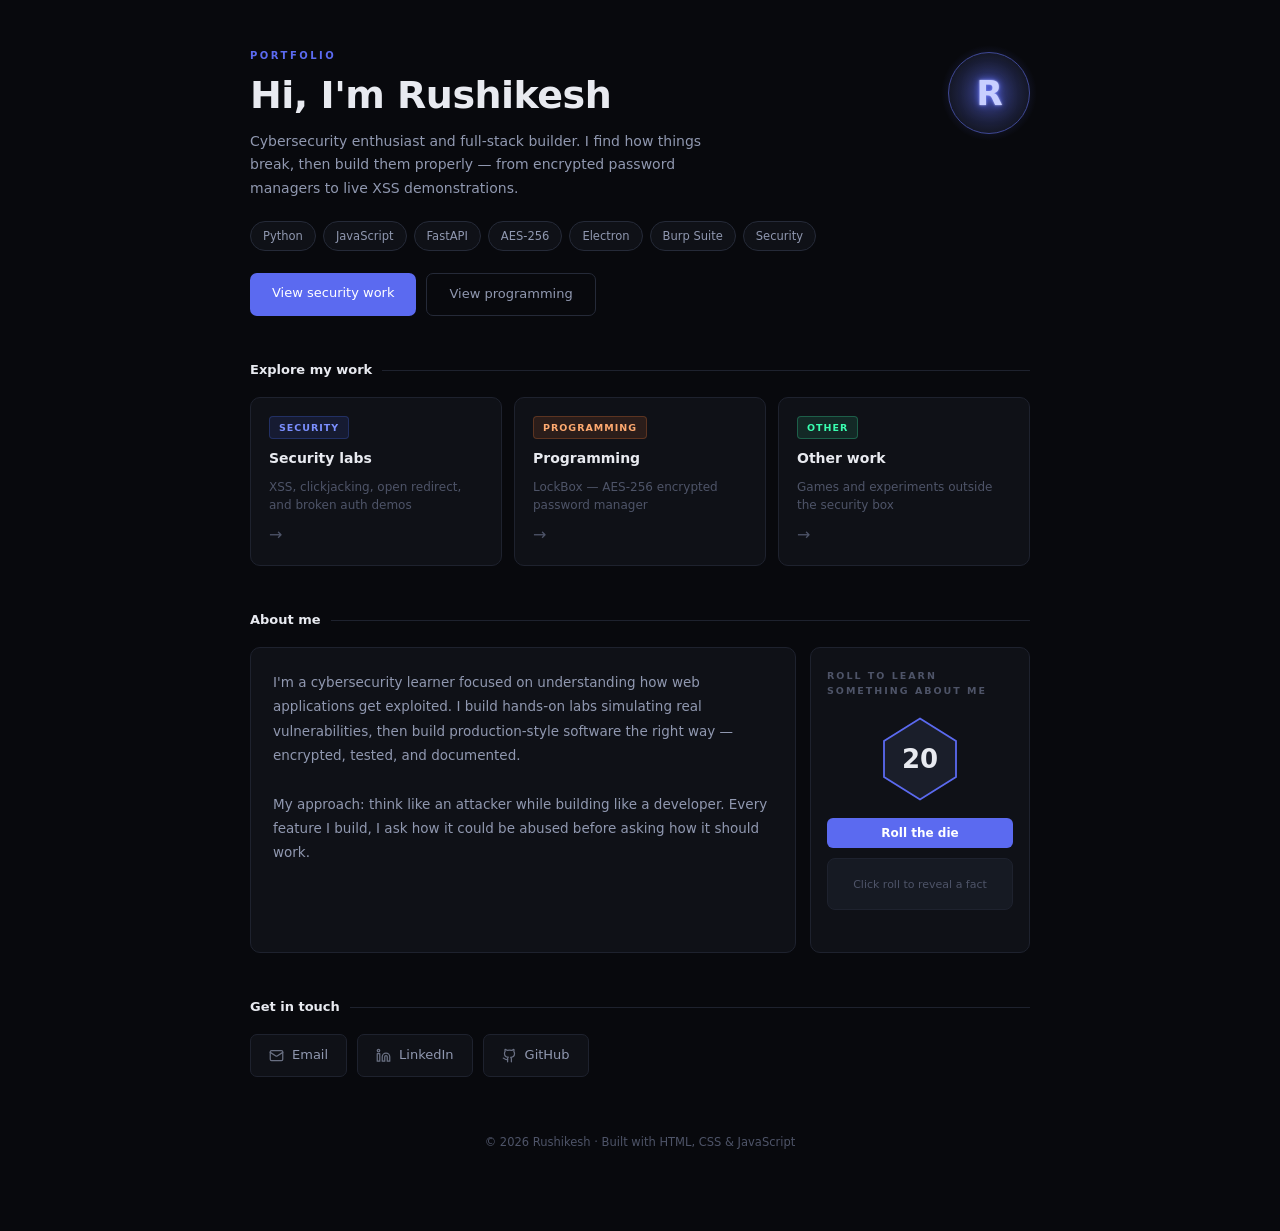
==== index.html @ 00823b6b "Initial portfolio setup" ====
<!DOCTYPE html>
<html lang="en">
<head>
  <meta charset="UTF-8">
  <meta name="viewport" content="width=device-width, initial-scale=1.0">
  <title>Rushikesh — Portfolio</title>
  <link rel="stylesheet" href="css/base.css">
  <link rel="stylesheet" href="css/home.css">
</head>
<body>
<div class="page">

  <!-- ── Hero ─────────────────────────────────────────── -->
  <div class="hero-row">
    <div class="hero-text">
      <div class="eyebrow">PORTFOLIO</div>
      <h1 class="name">Hi, I'm Rushikesh</h1>
      <p class="role">Cybersecurity enthusiast and full-stack builder. I find how things break, then build them properly — from encrypted password managers to live XSS demonstrations.</p>
      <div class="skill-row">
        <span class="skill-pill">Python</span>
        <span class="skill-pill">JavaScript</span>
        <span class="skill-pill">FastAPI</span>
        <span class="skill-pill">AES-256</span>
        <span class="skill-pill">Electron</span>
        <span class="skill-pill">Burp Suite</span>
        <span class="skill-pill">Security</span>
      </div>
      <div class="cta-row">
        <a href="security.html" class="cta-primary">View security work</a>
        <a href="programming.html" class="cta-secondary">View programming</a>
      </div>
    </div>
    <div class="avatar-wrap">
      <div class="avatar-glow"></div>
      <div class="avatar-r">R</div>
    </div>
  </div>

  <!-- ── Explore ───────────────────────────────────────── -->
  <div class="section-title">Explore my work</div>
  <div class="preview-grid">
    <a href="security.html" class="preview-card">
      <span class="preview-tag" style="background:rgba(74,108,247,0.12);color:#7b8fff;border:1px solid rgba(74,108,247,0.25);">SECURITY</span>
      <div class="preview-card-title">Security labs</div>
      <div class="preview-card-desc">XSS, clickjacking, open redirect, and broken auth demos</div>
      <div class="preview-card-arrow">→</div>
    </a>
    <a href="programming.html" class="preview-card">
      <span class="preview-tag" style="background:rgba(240,122,53,0.12);color:#ffaa70;border:1px solid rgba(240,122,53,0.25);">PROGRAMMING</span>
      <div class="preview-card-title">Programming</div>
      <div class="preview-card-desc">LockBox — AES-256 encrypted password manager</div>
      <div class="preview-card-arrow">→</div>
    </a>
    <a href="other.html" class="preview-card">
      <span class="preview-tag" style="background:rgba(57,255,176,0.10);color:#39ffb0;border:1px solid rgba(57,255,176,0.25);">OTHER</span>
      <div class="preview-card-title">Other work</div>
      <div class="preview-card-desc">Games and experiments outside the security box</div>
      <div class="preview-card-arrow">→</div>
    </a>
  </div>

  <!-- ── About ─────────────────────────────────────────── -->
  <div class="section-title">About me</div>
  <div class="about-grid">
    <div class="about-box">
      <p class="about-text">I'm a cybersecurity learner focused on understanding how web applications get exploited. I build hands-on labs simulating real vulnerabilities, then build production-style software the right way — encrypted, tested, and documented.<br><br>My approach: think like an attacker while building like a developer. Every feature I build, I ask how it could be abused before asking how it should work.</p>
    </div>
    <div class="roller-wrap">
      <div class="roller-label">ROLL TO LEARN SOMETHING ABOUT ME</div>
      <div id="die" onclick="rollDie()">
        <svg viewBox="0 0 100 100" xmlns="http://www.w3.org/2000/svg">
          <polygon points="50,5 90,30 90,70 50,95 10,70 10,30"
            fill="#1a1e2a" stroke="#5b6af0" stroke-width="2"/>
        </svg>
        <div class="die-num" id="dieNum">20</div>
      </div>
      <button class="roll-btn" onclick="rollDie()">Roll the die</button>
      <div class="fact-box">
        <span id="factText" class="fact-text fact-placeholder">Click roll to reveal a fact</span>
      </div>
      <div class="roll-count" id="rollCount"></div>
    </div>
  </div>

  <!-- ── Contact ───────────────────────────────────────── -->
  <div class="section-title">Get in touch</div>
  <div class="contact-row">
    <a href="mailto:Rushikesh8021@gmail.com" class="contact-chip">
      <svg viewBox="0 0 24 24" fill="none" stroke="currentColor" stroke-width="2" stroke-linecap="round" stroke-linejoin="round"><rect x="2" y="4" width="20" height="16" rx="2"/><path d="m22 7-8.97 5.7a1.94 1.94 0 0 1-2.06 0L2 7"/></svg>
      Email
    </a>
    <a href="https://www.linkedin.com/in/iamrushikeshpatil/" target="_blank" rel="noopener noreferrer" class="contact-chip">
      <svg viewBox="0 0 24 24" fill="none" stroke="currentColor" stroke-width="2" stroke-linecap="round" stroke-linejoin="round"><path d="M16 8a6 6 0 0 1 6 6v7h-4v-7a2 2 0 0 0-2-2 2 2 0 0 0-2 2v7h-4v-7a6 6 0 0 1 6-6z"/><rect x="2" y="9" width="4" height="12"/><circle cx="4" cy="4" r="2"/></svg>
      LinkedIn
    </a>
    <a href="https://github.com/Ronkiller18" target="_blank" rel="noopener noreferrer" class="contact-chip">
      <svg viewBox="0 0 24 24" fill="none" stroke="currentColor" stroke-width="2" stroke-linecap="round" stroke-linejoin="round"><path d="M15 22v-4a4.8 4.8 0 0 0-1-3.2c3 0 6-2 6-5.5.08-1.25-.27-2.48-1-3.5.28-1.15.28-2.35 0-3.5 0 0-1 0-3 1.5-2.64-.5-5.36-.5-8 0C6 2 5 2 5 2c-.3 1.15-.3 2.35 0 3.5A5.4 5.4 0 0 0 4 9c0 3.5 3 5.5 6 5.5-.39.49-.68 1.05-.85 1.65-.17.6-.22 1.23-.15 1.85v4"/><path d="M9 18c-4.51 2-5-2-7-2"/></svg>
      GitHub
    </a>
  </div>

  <div class="footer">© 2026 Rushikesh · Built with HTML, CSS & JavaScript</div>
</div>

<script src="js/home.js"></script>
</body>
</html>
---- css/base.css ----
/* ─── Reset & Base ─────────────────────────────────────────── */
*, *::before, *::after { box-sizing: border-box; margin: 0; padding: 0; }

:root {
  --bg:         #08090d;
  --surface:    #0f1117;
  --surface-2:  #161a23;
  --border:     #1e222e;
  --border-2:   #252a38;
  --text:       #e8eaf0;
  --text-2:     #9098b0;
  --text-3:     #4e5468;
  --font:       -apple-system, BlinkMacSystemFont, 'Segoe UI', system-ui, sans-serif;
  --accent:        #5b6af0;
  --accent-dim:    rgba(91,106,240,0.12);
  --accent-glow:   rgba(91,106,240,0.35);
}

html { font-size: 16px; -webkit-font-smoothing: antialiased; }

body {
  background: var(--bg);
  color: var(--text);
  font-family: var(--font);
  min-height: 100vh;
  line-height: 1.6;
}

a { color: inherit; text-decoration: none; }
button { font-family: var(--font); cursor: pointer; border: none; background: none; }
img { display: block; max-width: 100%; }

/* ─── Project Page — background accent wash ─────────────── */
/* Each page CSS overrides --accent, this picks it up automatically */
.pg-bg {
  position: fixed;
  inset: 0;
  pointer-events: none;
  z-index: 0;
  background:
    radial-gradient(ellipse 60% 40% at 100% 0%, var(--accent-glow) 0%, transparent 70%),
    radial-gradient(ellipse 40% 30% at 0% 100%, color-mix(in srgb, var(--accent) 15%, transparent) 0%, transparent 70%);
  opacity: 0.18;
}

/* ─── Project Page Nav ──────────────────────────────────── */
.pg-nav {
  display: flex;
  align-items: center;
  justify-content: space-between;
  padding: 18px 32px;
  border-bottom: 1px solid var(--border);
  background: rgba(8,9,13,0.85);
  position: sticky;
  top: 0;
  z-index: 100;
  backdrop-filter: blur(16px);
  -webkit-backdrop-filter: blur(16px);
}

.pg-nav__home {
  font-size: 12px;
  font-weight: 600;
  letter-spacing: 1.5px;
  color: var(--text-2);
  padding: 7px 14px;
  border: 1px solid var(--border-2);
  border-radius: 6px;
  transition: color .2s, border-color .2s;
}
.pg-nav__home:hover { color: var(--text); border-color: var(--accent); }

.pg-nav__title {
  font-size: 20px;
  font-weight: 700;
  color: var(--text);
  display: flex;
  align-items: center;
  gap: 10px;
  letter-spacing: -0.2px;
}
.pg-nav__title-dot {
  width: 8px; height: 8px;
  border-radius: 50%;
  background: var(--accent);
  box-shadow: 0 0 8px var(--accent-glow);
}

.pg-nav__arrows { display: flex; gap: 8px; }

.pg-nav__arrow {
  font-size: 12px;
  font-weight: 600;
  letter-spacing: 1px;
  color: var(--text-2);
  padding: 7px 14px;
  border: 1px solid var(--border-2);
  border-radius: 6px;
  transition: color .2s, border-color .2s, background .2s;
}
.pg-nav__arrow:hover { color: var(--text); border-color: var(--accent); background: var(--accent-dim); }
.pg-nav__arrow--primary { background: var(--accent); color: #fff; border-color: transparent; }
.pg-nav__arrow--primary:hover { opacity: 0.85; background: var(--accent); border-color: transparent; color: #fff; }

/* ─── Project Page Layout ───────────────────────────────── */
.pg-main {
  max-width: 1100px;
  margin: 0 auto;
  padding: 48px 32px 80px;
  position: relative;
  z-index: 1;
}

.pg-header { margin-bottom: 40px; }

.pg-header__eyebrow {
  font-size: 10px;
  font-weight: 700;
  letter-spacing: 2.5px;
  color: var(--accent);
  margin-bottom: 12px;
}
.pg-header__title {
  font-size: 38px;
  font-weight: 700;
  color: var(--text);
  line-height: 1.15;
  letter-spacing: -0.5px;
}
.pg-header__sub {
  font-size: 14px;
  color: var(--text-2);
  margin-top: 10px;
  max-width: 520px;
  line-height: 1.7;
}

/* ─── Card Grid ─────────────────────────────────────────── */
.card-grid {
  display: grid;
  grid-template-columns: repeat(3, 1fr);
  gap: 16px;
}

.card {
  background: var(--surface);
  border: 1px solid var(--border);
  border-radius: 12px;
  padding: 22px;
  display: flex;
  flex-direction: column;
  gap: 12px;
  transition: border-color .2s, transform .2s, box-shadow .2s;
  position: relative;
  overflow: hidden;
}
.card::before {
  content: '';
  position: absolute;
  top: 0; left: 0; right: 0;
  height: 2px;
  background: var(--accent);
  opacity: 0;
  transition: opacity .2s;
}
.card:hover { border-color: var(--border-2); transform: translateY(-2px); box-shadow: 0 8px 32px rgba(0,0,0,0.3); }
.card:hover::before { opacity: 1; }

.card__tag {
  font-size: 9.5px;
  font-weight: 700;
  letter-spacing: 1px;
  padding: 3px 9px;
  border-radius: 4px;
  display: inline-block;
  align-self: flex-start;
  background: var(--accent-dim);
  color: var(--accent);
  border: 1px solid color-mix(in srgb, var(--accent) 30%, transparent);
}

.card__status {
  font-size: 10px;
  font-weight: 500;
  color: var(--text-3);
  display: flex;
  align-items: center;
  gap: 5px;
}
.card__status-dot {
  width: 6px; height: 6px; border-radius: 50%;
  background: #3dd68c;
  box-shadow: 0 0 6px rgba(61,214,140,0.6);
}
.card__status-dot--wip { background: #f0a035; box-shadow: 0 0 6px rgba(240,160,53,0.6); }

.card__name { font-size: 16px; font-weight: 600; color: var(--text); line-height: 1.3; }
.card__meta { font-size: 12px; color: var(--text-2); line-height: 1.55; flex: 1; }

.card__tech { display: flex; flex-wrap: wrap; gap: 5px; }
.card__tech-pill {
  font-size: 10px;
  color: var(--text-3);
  background: var(--surface-2);
  border: 1px solid var(--border);
  padding: 2px 8px;
  border-radius: 4px;
}

.card__actions {
  display: grid;
  grid-template-columns: 1fr 1fr;
  gap: 6px;
  margin-top: 4px;
}
.card__btn {
  font-size: 11.5px;
  font-weight: 500;
  padding: 8px 10px;
  border-radius: 6px;
  border: 1px solid var(--border-2);
  color: var(--text-2);
  background: var(--surface-2);
  text-align: center;
  transition: color .2s, border-color .2s, background .2s;
  cursor: pointer;
  display: inline-block;
}
.card__btn:hover { color: var(--text); border-color: var(--accent); background: var(--accent-dim); }
.card__btn--accent { background: var(--accent); color: #fff; border-color: transparent; }
.card__btn--accent:hover { opacity: 0.85; background: var(--accent); border-color: transparent; color: #fff; }

/* ─── Modal ─────────────────────────────────────────────── */
.modal-overlay {
  position: fixed;
  inset: 0;
  background: rgba(0,0,0,0.75);
  backdrop-filter: blur(6px);
  z-index: 200;
  display: flex;
  align-items: center;
  justify-content: center;
  opacity: 0;
  pointer-events: none;
  transition: opacity .25s;
}
.modal-overlay.open { opacity: 1; pointer-events: all; }

.modal {
  background: var(--surface);
  border: 1px solid var(--border-2);
  border-radius: 14px;
  width: min(720px, 92vw);
  max-height: 85vh;
  overflow-y: auto;
  position: relative;
  transform: translateY(14px);
  transition: transform .25s;
}
.modal-overlay.open .modal { transform: translateY(0); }

/* Close button — absolutely positioned, does not affect content flow */
.modal__close {
  position: absolute;
  top: 14px;
  right: 14px;
  width: 30px; height: 30px;
  border-radius: 50%;
  background: var(--surface-2);
  border: 1px solid var(--border);
  color: var(--text-2);
  font-size: 14px;
  display: flex; align-items: center; justify-content: center;
  cursor: pointer;
  transition: background .2s;
  z-index: 10;
  flex-shrink: 0;
}
.modal__close:hover { background: var(--border); color: var(--text); }

/* modalBody — padding-top gives clearance for the absolute close button */
#modalBody { padding: 52px 32px 32px; }

/* ─── Modal content styles (used inside templates) ──────── */
.modal__tag {
  font-size: 10px;
  font-weight: 700;
  letter-spacing: 1.2px;
  color: var(--accent);
  margin-bottom: 10px;
}
.modal__title {
  font-size: 22px;
  font-weight: 700;
  color: var(--text);
  margin-bottom: 8px;
  line-height: 1.25;
}
.modal__desc {
  font-size: 14px;
  color: var(--text-2);
  line-height: 1.7;
  margin-bottom: 6px;
}
.modal__screenshot-wrap {
  display: none;
  margin: 18px 0;
}
.modal__screenshot-slot {
  width: 100%;
  border-radius: 8px;
  border: 1px solid var(--border);
  display: block;
}
.modal__section-title {
  font-size: 10px;
  font-weight: 700;
  letter-spacing: 1.8px;
  color: var(--text-3);
  margin: 22px 0 10px;
}
.modal__bullets {
  list-style: none;
  display: flex;
  flex-direction: column;
  gap: 7px;
}
.modal__bullets li {
  font-size: 13px;
  color: var(--text-2);
  padding-left: 16px;
  position: relative;
  line-height: 1.55;
}
.modal__bullets li::before {
  content: '→';
  position: absolute;
  left: 0;
  color: var(--accent);
  font-size: 11px;
  top: 2px;
}
.modal__note {
  border-radius: 8px;
  padding: 14px 16px;
  margin-top: 18px;
  background: var(--accent-dim);
  border: 1px solid color-mix(in srgb, var(--accent) 25%, transparent);
}
.modal__note-title {
  font-size: 10px;
  font-weight: 700;
  letter-spacing: 1.5px;
  color: var(--accent);
  margin-bottom: 8px;
}
.modal__note p {
  font-size: 12.5px;
  color: var(--text-2);
  line-height: 1.65;
}
.modal__actions {
  display: flex;
  gap: 10px;
  margin-top: 28px;
  flex-wrap: wrap;
}
.modal__link {
  font-size: 13px;
  font-weight: 500;
  padding: 10px 20px;
  border-radius: 7px;
  border: 1px solid var(--border-2);
  color: var(--text-2);
  background: var(--surface-2);
  transition: all .2s;
  display: inline-block;
}
.modal__link:hover { color: var(--text); border-color: var(--accent); }
.modal__link--accent { background: var(--accent); color: #fff; border-color: transparent; }
.modal__link--accent:hover { opacity: 0.85; color: #fff; }

/* ─── Scrollbar ─────────────────────────────────────────── */
::-webkit-scrollbar { width: 6px; }
::-webkit-scrollbar-track { background: var(--bg); }
::-webkit-scrollbar-thumb { background: var(--border-2); border-radius: 3px; }

/* ─── Responsive ────────────────────────────────────────── */
@media (max-width: 860px) { .card-grid { grid-template-columns: 1fr 1fr; } }
@media (max-width: 600px) {
  .card-grid { grid-template-columns: 1fr; }
  .pg-main { padding: 28px 16px 60px; }
  .pg-header__title { font-size: 28px; }

  /* Nav: stack into two rows — title top, home+arrows bottom */
  .pg-nav {
    padding: 12px 16px;
    flex-wrap: wrap;
    gap: 10px;
  }
  /* Title takes full width on top */
  .pg-nav__title {
    order: -1;
    width: 100%;
    font-size: 17px;
    justify-content: center;
  }
  /* Home and arrows share the row below */
  .pg-nav__home {
    font-size: 11px;
    padding: 6px 10px;
  }
  .pg-nav__arrows { margin-left: auto; }
  .pg-nav__arrow {
    font-size: 11px;
    padding: 6px 10px;
  }
}
---- css/home.css ----
/* ─── Home Page ─────────────────────────────────────────── */
:root {
  --accent:      #5b6af0;
  --accent-dim:  rgba(91,106,240,0.12);
  --accent-glow: rgba(91,106,240,0.35);
}

body {
  display: flex;
  align-items: flex-start;
  justify-content: center;
  min-height: 100vh;
  padding: 48px 20px 80px;
}

.page { width: min(780px, 100%); }

/* ─── Hero ──────────────────────────────────────────────── */
.hero-row {
  display: flex;
  justify-content: space-between;
  align-items: flex-start;
  gap: 24px;
}
.hero-text { flex: 1; }

.eyebrow {
  font-size: 10px;
  font-weight: 700;
  letter-spacing: 2.5px;
  color: var(--accent);
}
.name {
  font-size: 38px;
  font-weight: 700;
  color: var(--text);
  margin-top: 10px;
  line-height: 1.15;
  letter-spacing: -0.5px;
}
.role {
  font-size: 14px;
  color: var(--text-2);
  margin-top: 12px;
  max-width: 480px;
  line-height: 1.7;
}

/* ─── Avatar ────────────────────────────────────────────── */
.avatar-wrap {
  flex-shrink: 0;
  width: 82px;
  height: 82px;
  border-radius: 50%;
  background: var(--surface);
  border: 1.5px solid color-mix(in srgb, var(--accent) 50%, var(--border));
  display: flex;
  align-items: center;
  justify-content: center;
  position: relative;
  margin-top: 4px;
}
.avatar-glow {
  position: absolute;
  inset: -12px;
  border-radius: 50%;
  background: radial-gradient(circle, rgba(91,106,240,0.45) 0%, transparent 65%);
  pointer-events: none;
}
.avatar-r {
  font-size: 34px;
  font-weight: 800;
  color: #c8cfff;
  position: relative;
  z-index: 1;
  line-height: 1;
  text-shadow:
    0 0 6px rgba(91,106,240,1),
    0 0 18px rgba(91,106,240,0.7),
    0 0 2px #fff;
  letter-spacing: -1px;
}

/* ─── Skills ────────────────────────────────────────────── */
.skill-row {
  display: flex;
  gap: 7px;
  margin-top: 20px;
  flex-wrap: wrap;
}
.skill-pill {
  background: var(--surface);
  color: var(--text-2);
  font-size: 11.5px;
  font-weight: 500;
  padding: 5px 12px;
  border-radius: 20px;
  border: 1px solid var(--border-2);
  transition: color .2s, border-color .2s;
}
.skill-pill:hover { color: var(--accent); border-color: var(--accent); }

/* ─── CTA ───────────────────────────────────────────────── */
.cta-row { display: flex; gap: 10px; margin-top: 22px; flex-wrap: wrap; }
.cta-primary {
  background: var(--accent);
  color: #fff;
  font-size: 13px;
  font-weight: 500;
  padding: 10px 22px;
  border-radius: 7px;
  border: none;
  cursor: pointer;
  transition: opacity .2s;
  display: inline-block;
}
.cta-primary:hover { opacity: 0.85; }
.cta-secondary {
  background: transparent;
  border: 1px solid var(--border-2);
  color: var(--text-2);
  font-size: 13px;
  font-weight: 500;
  padding: 10px 22px;
  border-radius: 7px;
  cursor: pointer;
  transition: color .2s, border-color .2s;
  display: inline-block;
}
.cta-secondary:hover { color: var(--text); border-color: var(--text-3); }

/* ─── Section title ─────────────────────────────────────── */
.section-title {
  font-size: 13px;
  font-weight: 600;
  color: var(--text);
  margin-top: 44px;
  margin-bottom: 16px;
  display: flex;
  align-items: center;
  gap: 10px;
}
.section-title::after {
  content: '';
  flex: 1;
  height: 1px;
  background: var(--border);
}

/* ─── Explore cards ─────────────────────────────────────── */
.preview-grid {
  display: grid;
  grid-template-columns: repeat(3, 1fr);
  gap: 12px;
}
.preview-card {
  background: var(--surface);
  border: 1px solid var(--border);
  border-radius: 10px;
  padding: 18px;
  display: flex;
  flex-direction: column;
  gap: 8px;
  cursor: pointer;
  transition: border-color .2s, transform .2s;
}
.preview-card:hover { border-color: var(--border-2); transform: translateY(-2px); }
.preview-tag {
  font-size: 9.5px;
  font-weight: 700;
  letter-spacing: 1px;
  padding: 3px 9px;
  border-radius: 4px;
  display: inline-block;
  align-self: flex-start;
}
.preview-card-title { font-size: 14px; font-weight: 600; color: var(--text); }
.preview-card-desc  { font-size: 12px; color: var(--text-3); line-height: 1.5; }
.preview-card-arrow {
  font-size: 16px;
  color: var(--text-3);
  margin-top: auto;
  transition: color .2s, transform .2s;
}
.preview-card:hover .preview-card-arrow { color: var(--accent); transform: translateX(3px); }

/* ─── About ─────────────────────────────────────────────── */
.about-grid {
  display: grid;
  grid-template-columns: 1fr 220px;
  gap: 14px;
  align-items: stretch;
}
.about-box {
  background: var(--surface);
  border: 1px solid var(--border);
  border-radius: 10px;
  padding: 22px;
}
.about-text { font-size: 13.5px; color: var(--text-2); line-height: 1.8; }

/* ─── Dice widget ───────────────────────────────────────── */
.roller-wrap {
  background: var(--surface);
  border: 1px solid var(--border);
  border-radius: 10px;
  padding: 20px 16px;
  display: flex;
  flex-direction: column;
  align-items: center;
  gap: 0;
}
.roller-label {
  font-size: 9.5px;
  font-weight: 700;
  letter-spacing: 2px;
  color: var(--text-3);
}

/* Die — flat 2D with springy overshoot spin */
#die {
  width: 90px;
  height: 90px;
  margin: 16px auto 12px;
  position: relative;
  cursor: pointer;
  user-select: none;
}

#die svg {
  width: 100%; height: 100%;
  display: block;
  transition: filter .3s ease;
}

/* Glow on the hex polygon during roll */
#die.die-spin svg   { filter: drop-shadow(0 0 8px var(--accent-glow)); }
#die.die-land svg   { filter: drop-shadow(0 0 4px var(--accent-glow)); transition: filter .6s ease; }

/* Spin: fast multi-rotation with slight scale pop */
@keyframes dieSpin {
  0%   { transform: rotate(0deg)   scale(1); }
  15%  { transform: rotate(120deg) scale(1.08); }
  50%  { transform: rotate(540deg) scale(1.05); }
  85%  { transform: rotate(900deg) scale(1.02); }
  100% { transform: rotate(1080deg) scale(1); }
}

/* Land: springy overshoot settle — the reference style */
@keyframes dieLand {
  0%   { transform: rotate(1080deg) scale(1.1); }
  55%  { transform: rotate(1074deg) scale(0.94); }
  75%  { transform: rotate(1082deg) scale(1.03); }
  88%  { transform: rotate(1078deg) scale(0.98); }
  100% { transform: rotate(1080deg) scale(1); }
}

#die.die-spin svg { animation: dieSpin 0.75s cubic-bezier(.4,0,.2,1) forwards; }
#die.die-land svg { animation: dieLand 0.45s cubic-bezier(.34,1.56,.64,1) forwards; }

/* Number blurs during spin so random flicker looks intentional */
.die-num {
  position: absolute;
  top: 50%; left: 50%;
  transform: translate(-50%, -50%);
  font-size: 26px;
  font-weight: 700;
  color: var(--text);
  line-height: 1;
  pointer-events: none;
  transition: filter .15s ease, opacity .15s ease;
}
.die-num-blur { filter: blur(2px); opacity: 0.5; }

.roll-btn {
  background: var(--accent);
  color: #fff;
  font-size: 12px;
  font-weight: 600;
  padding: 8px 22px;
  border-radius: 6px;
  border: none;
  cursor: pointer;
  transition: opacity .2s;
  width: 100%;
  margin-top: 2px;
}
.roll-btn:hover { opacity: 0.85; }

.roll-count {
  font-size: 10px;
  color: var(--text-3);
  margin-top: 8px;
  min-height: 14px;
}

.fact-box {
  background: var(--surface-2);
  border: 1px solid var(--border);
  border-radius: 8px;
  padding: 12px;
  margin-top: 10px;
  min-height: 52px;
  width: 100%;
  display: flex;
  align-items: center;
  justify-content: center;
}
.fact-text       { font-size: 11.5px; color: var(--text-2); line-height: 1.55; text-align: center; }
.fact-placeholder { color: var(--text-3); font-size: 11px; }

/* ─── Contact ───────────────────────────────────────────── */
.contact-row { display: flex; gap: 10px; flex-wrap: wrap; }
.contact-chip {
  background: var(--surface);
  border: 1px solid var(--border);
  color: var(--text-2);
  font-size: 13px;
  font-weight: 500;
  padding: 10px 18px;
  border-radius: 7px;
  display: flex;
  align-items: center;
  gap: 8px;
  transition: color .2s, border-color .2s;
}
.contact-chip:hover { color: var(--text); border-color: var(--accent); }
.contact-chip svg { width: 15px; height: 15px; opacity: 0.7; }

/* ─── Footer ────────────────────────────────────────────── */
.footer { margin-top: 56px; text-align: center; font-size: 11.5px; color: var(--text-3); }

/* ─── Responsive ────────────────────────────────────────── */
@media (max-width: 600px) {
  body { padding: 32px 16px 60px; }
  .hero-row { flex-direction: column-reverse; gap: 16px; }
  .avatar-wrap { width: 60px; height: 60px; }
  .avatar-r { font-size: 24px; }
  .name { font-size: 28px; }
  .preview-grid { grid-template-columns: 1fr; }
  .about-grid { grid-template-columns: 1fr; }
}
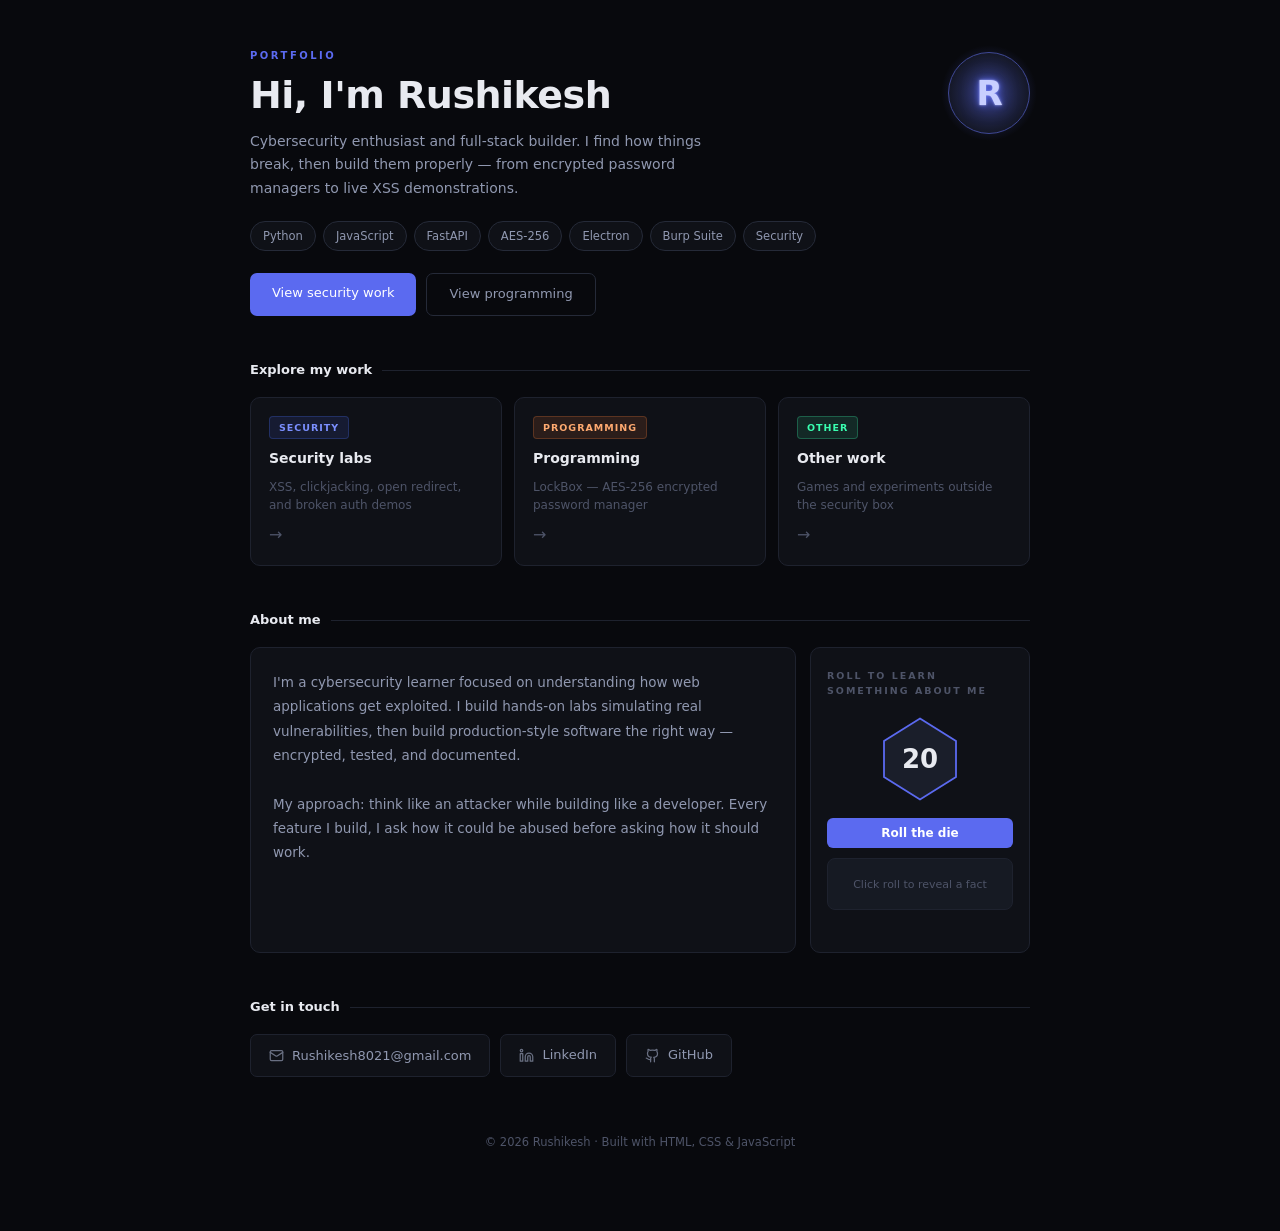
==== commit ed4c0430: "screenshot added, link updated, and UX fixes" ====
--- a/index.html
+++ b/index.html
@@ -85,10 +85,10 @@
   <!-- ── Contact ───────────────────────────────────────── -->
   <div class="section-title">Get in touch</div>
   <div class="contact-row">
-    <a href="mailto:Rushikesh8021@gmail.com" class="contact-chip">
+    <button class="contact-chip" onclick="copyEmail(this)" title="Copy email address">
       <svg viewBox="0 0 24 24" fill="none" stroke="currentColor" stroke-width="2" stroke-linecap="round" stroke-linejoin="round"><rect x="2" y="4" width="20" height="16" rx="2"/><path d="m22 7-8.97 5.7a1.94 1.94 0 0 1-2.06 0L2 7"/></svg>
-      Email
-    </a>
+      <span class="email-label">Rushikesh8021@gmail.com</span>
+    </button>
     <a href="https://www.linkedin.com/in/iamrushikeshpatil/" target="_blank" rel="noopener noreferrer" class="contact-chip">
       <svg viewBox="0 0 24 24" fill="none" stroke="currentColor" stroke-width="2" stroke-linecap="round" stroke-linejoin="round"><path d="M16 8a6 6 0 0 1 6 6v7h-4v-7a2 2 0 0 0-2-2 2 2 0 0 0-2 2v7h-4v-7a6 6 0 0 1 6-6z"/><rect x="2" y="9" width="4" height="12"/><circle cx="4" cy="4" r="2"/></svg>
       LinkedIn
--- a/css/base.css
+++ b/css/base.css
@@ -380,6 +380,48 @@
 .modal__link--accent { background: var(--accent); color: #fff; border-color: transparent; }
 .modal__link--accent:hover { opacity: 0.85; color: #fff; }
 
+
+/* ─── Screenshot gallery (in modal) ────────────────────── */
+.modal__screenshot-wrap { display: none; margin: 18px 0; }
+
+.ss-main-wrap {
+  border-radius: 8px;
+  overflow: hidden;
+  border: 1px solid var(--border);
+  background: var(--surface-2);
+}
+.ss-main {
+  width: 100%;
+  display: block;
+  aspect-ratio: 16/9;
+  object-fit: cover;
+}
+.ss-strip {
+  display: flex;
+  gap: 6px;
+  margin-top: 8px;
+  flex-wrap: wrap;
+}
+.ss-thumb {
+  width: 72px;
+  height: 46px;
+  object-fit: cover;
+  border-radius: 5px;
+  border: 2px solid var(--border);
+  cursor: pointer;
+  opacity: 0.55;
+  transition: opacity .2s, border-color .2s;
+}
+.ss-thumb:hover { opacity: 0.85; }
+.ss-thumb--active { opacity: 1; border-color: var(--accent); }
+
+/* Single screenshot (no gallery) */
+.modal__screenshot-slot {
+  width: 100%;
+  border-radius: 8px;
+  border: 1px solid var(--border);
+  display: block;
+}
 /* ─── Scrollbar ─────────────────────────────────────────── */
 ::-webkit-scrollbar { width: 6px; }
 ::-webkit-scrollbar-track { background: var(--bg); }
--- a/css/home.css
+++ b/css/home.css
@@ -326,6 +326,17 @@
 }
 .contact-chip:hover { color: var(--text); border-color: var(--accent); }
 .contact-chip svg { width: 15px; height: 15px; opacity: 0.7; }
+/* Email button — reset button styles to match chip look */
+button.contact-chip {
+  background: var(--surface);
+  border: 1px solid var(--border);
+  color: var(--text-2);
+  font-size: 13px;
+  font-weight: 500;
+  padding: 10px 18px;
+  transition: color .2s, border-color .2s;
+  cursor: pointer;
+}
 
 /* ─── Footer ────────────────────────────────────────────── */
 .footer { margin-top: 56px; text-align: center; font-size: 11.5px; color: var(--text-3); }
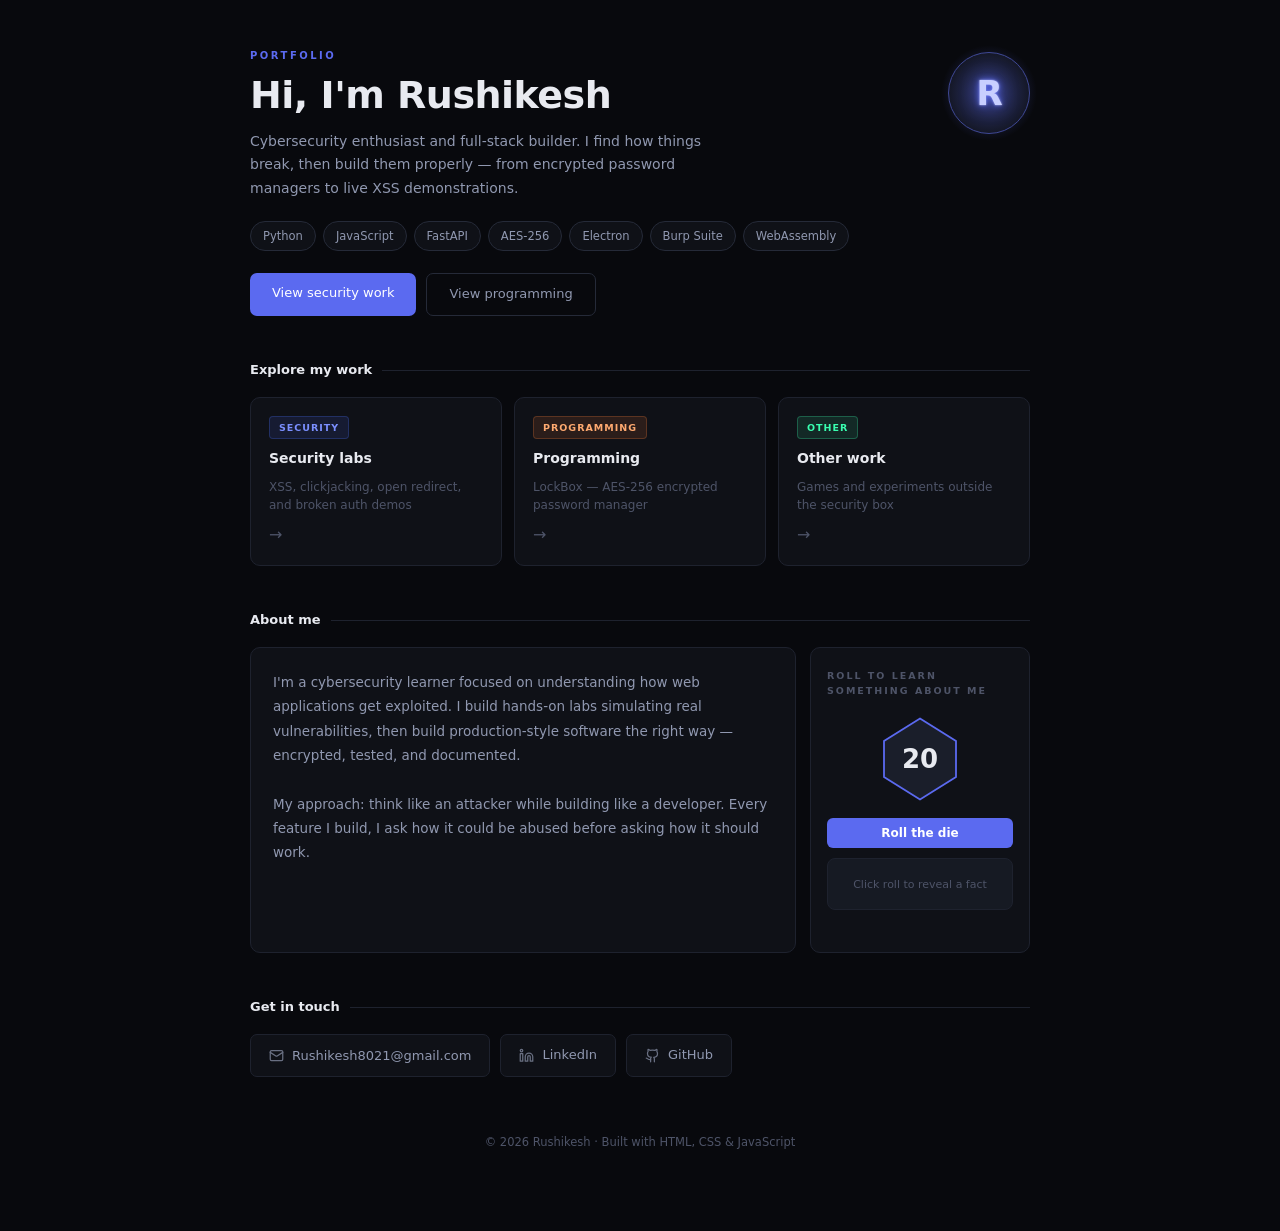
==== commit 509976b5: "Add WebAssembly in skills" ====
--- a/index.html
+++ b/index.html
@@ -15,7 +15,8 @@
     <div class="hero-text">
       <div class="eyebrow">PORTFOLIO</div>
       <h1 class="name">Hi, I'm Rushikesh</h1>
-      <p class="role">Cybersecurity enthusiast and full-stack builder. I find how things break, then build them properly — from encrypted password managers to live XSS demonstrations.</p>
+      <p class="role">Cybersecurity enthusiast and full-stack builder. I find how things break, then build them properly — 
+        from encrypted password managers to live XSS demonstrations.</p>
       <div class="skill-row">
         <span class="skill-pill">Python</span>
         <span class="skill-pill">JavaScript</span>
@@ -23,7 +24,7 @@
         <span class="skill-pill">AES-256</span>
         <span class="skill-pill">Electron</span>
         <span class="skill-pill">Burp Suite</span>
-        <span class="skill-pill">Security</span>
+        <span class="skill-pill">WebAssembly</span>
       </div>
       <div class="cta-row">
         <a href="security.html" class="cta-primary">View security work</a>
@@ -63,7 +64,9 @@
   <div class="section-title">About me</div>
   <div class="about-grid">
     <div class="about-box">
-      <p class="about-text">I'm a cybersecurity learner focused on understanding how web applications get exploited. I build hands-on labs simulating real vulnerabilities, then build production-style software the right way — encrypted, tested, and documented.<br><br>My approach: think like an attacker while building like a developer. Every feature I build, I ask how it could be abused before asking how it should work.</p>
+      <p class="about-text">I'm a cybersecurity learner focused on understanding how web applications get exploited. 
+        I build hands-on labs simulating real vulnerabilities, then build production-style software the right way — encrypted, tested, and documented.<br><br>
+        My approach: think like an attacker while building like a developer. Every feature I build, I ask how it could be abused before asking how it should work.</p>
     </div>
     <div class="roller-wrap">
       <div class="roller-label">ROLL TO LEARN SOMETHING ABOUT ME</div>
@@ -86,15 +89,15 @@
   <div class="section-title">Get in touch</div>
   <div class="contact-row">
     <button class="contact-chip" onclick="copyEmail(this)" title="Copy email address">
-      <svg viewBox="0 0 24 24" fill="none" stroke="currentColor" stroke-width="2" stroke-linecap="round" stroke-linejoin="round"><rect x="2" y="4" width="20" height="16" rx="2"/><path d="m22 7-8.97 5.7a1.94 1.94 0 0 1-2.06 0L2 7"/></svg>
+      <svg><use href="assets/images/ui/icons.svg#icon-mail"/></svg>
       <span class="email-label">Rushikesh8021@gmail.com</span>
     </button>
     <a href="https://www.linkedin.com/in/iamrushikeshpatil/" target="_blank" rel="noopener noreferrer" class="contact-chip">
-      <svg viewBox="0 0 24 24" fill="none" stroke="currentColor" stroke-width="2" stroke-linecap="round" stroke-linejoin="round"><path d="M16 8a6 6 0 0 1 6 6v7h-4v-7a2 2 0 0 0-2-2 2 2 0 0 0-2 2v7h-4v-7a6 6 0 0 1 6-6z"/><rect x="2" y="9" width="4" height="12"/><circle cx="4" cy="4" r="2"/></svg>
+      <svg><use href="assets/images/ui/icons.svg#icon-linkedin"/></svg>
       LinkedIn
     </a>
     <a href="https://github.com/Ronkiller18" target="_blank" rel="noopener noreferrer" class="contact-chip">
-      <svg viewBox="0 0 24 24" fill="none" stroke="currentColor" stroke-width="2" stroke-linecap="round" stroke-linejoin="round"><path d="M15 22v-4a4.8 4.8 0 0 0-1-3.2c3 0 6-2 6-5.5.08-1.25-.27-2.48-1-3.5.28-1.15.28-2.35 0-3.5 0 0-1 0-3 1.5-2.64-.5-5.36-.5-8 0C6 2 5 2 5 2c-.3 1.15-.3 2.35 0 3.5A5.4 5.4 0 0 0 4 9c0 3.5 3 5.5 6 5.5-.39.49-.68 1.05-.85 1.65-.17.6-.22 1.23-.15 1.85v4"/><path d="M9 18c-4.51 2-5-2-7-2"/></svg>
+      <svg><use href="assets/images/ui/icons.svg#icon-github"/></svg>
       GitHub
     </a>
   </div>
